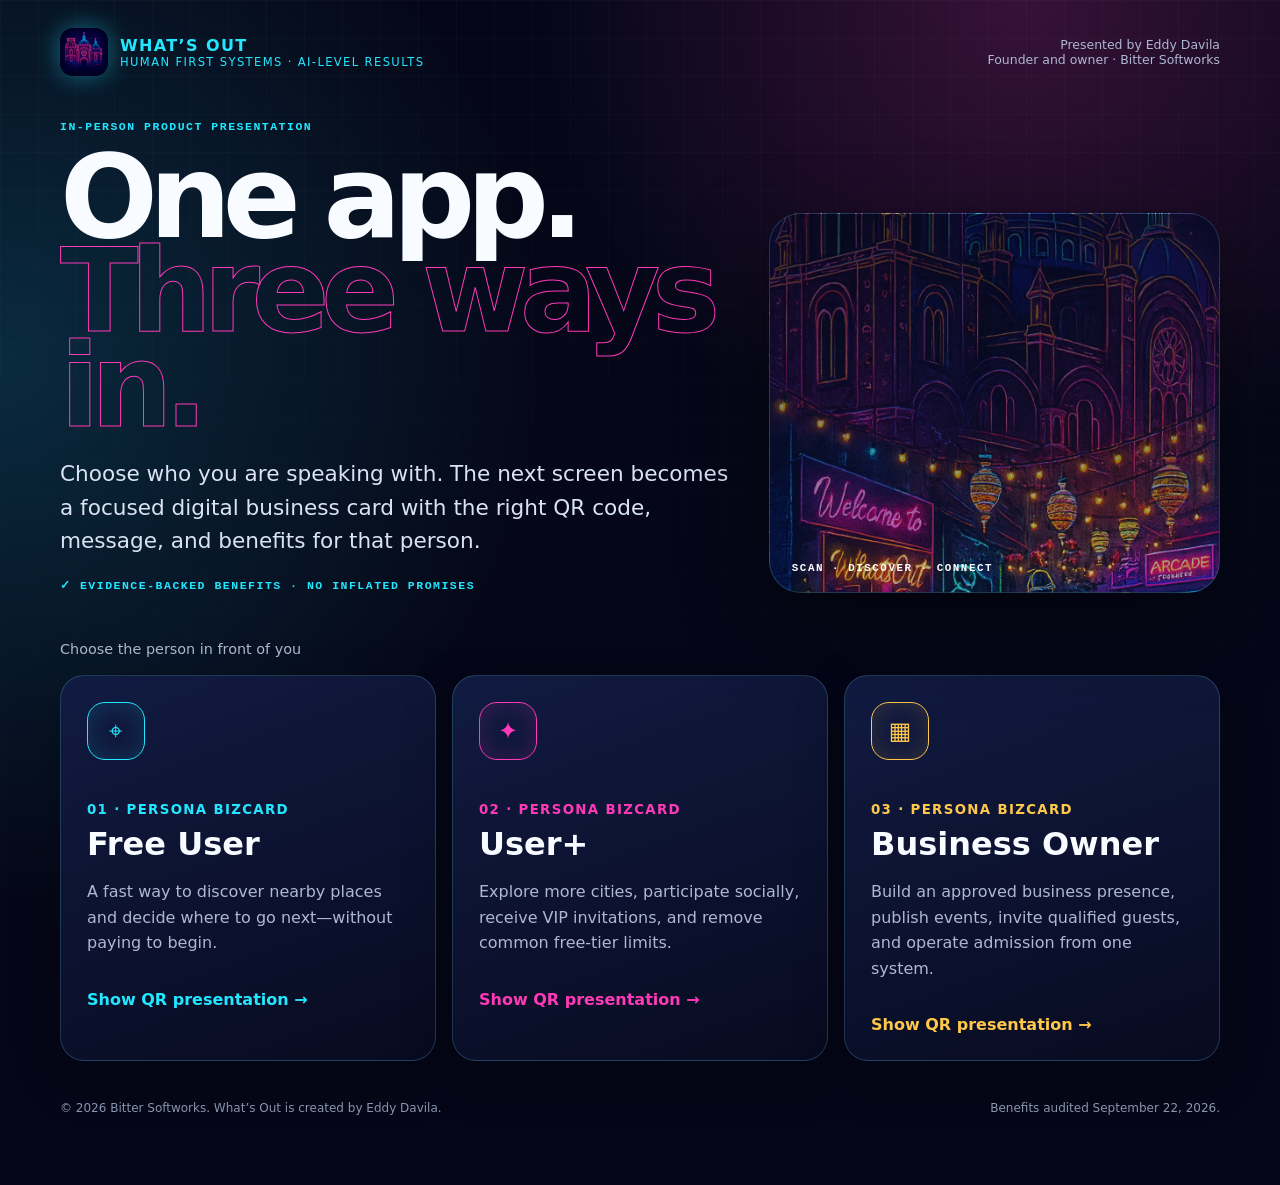
==== index.html @ 809b5999 "Create What's Out persona BizCard" ====
<!doctype html>
<html lang="en">
<head>
  <meta charset="utf-8">
  <meta name="viewport" content="width=device-width, initial-scale=1">
  <meta name="theme-color" content="#050718">
  <meta name="description" content="Choose a What's Out experience for free users, User+ members, or business owners.">
  <title>What's Out · Persona BizCard</title>
  <link rel="icon" href="assets/icon.png">
  <link rel="stylesheet" href="styles.css">
</head>
<body data-page="chooser">
  <main id="app"></main>
  <script src="app.js"></script>
</body>
</html>
---- styles.css ----
:root{--night:#050718;--panel:#0b1029;--ink:#f8fbff;--muted:#aeb8d0;--cyan:#22e7ff;--pink:#ff39b7;--gold:#ffc84a;--green:#74f7ac;--line:rgba(117,226,255,.2);--shadow:0 28px 90px rgba(0,0,0,.45)}
*{box-sizing:border-box}html{background:var(--night);color:var(--ink);font-family:Inter,ui-sans-serif,system-ui,-apple-system,"Segoe UI",sans-serif;scroll-behavior:smooth}body{margin:0;min-height:100vh;background:radial-gradient(circle at 80% 0,rgba(255,57,183,.2),transparent 30rem),radial-gradient(circle at 0 30%,rgba(34,231,255,.16),transparent 34rem),var(--night)}body:before{content:"";position:fixed;inset:0;pointer-events:none;background-image:linear-gradient(rgba(255,255,255,.025) 1px,transparent 1px),linear-gradient(90deg,rgba(255,255,255,.025) 1px,transparent 1px);background-size:38px 38px;mask-image:linear-gradient(to bottom,#000,transparent)}a{color:inherit}.shell{width:min(1160px,calc(100% - 32px));margin:auto;padding:28px 0 70px}.topbar{display:flex;align-items:center;justify-content:space-between;gap:20px;margin-bottom:44px}.brand{display:flex;align-items:center;gap:12px;text-decoration:none}.brand img{width:48px;height:48px;border-radius:13px;box-shadow:0 0 24px rgba(34,231,255,.42)}.brand b{display:block;font-size:1rem}.brand span{display:block;color:var(--cyan);font-size:.72rem;letter-spacing:.12em;text-transform:uppercase}.ownerline{color:var(--muted);font-size:.78rem;text-align:right}.hero{display:grid;grid-template-columns:1.2fr .8fr;gap:32px;align-items:end;margin:0 0 48px}.eyebrow,.status{font:800 .72rem/1.2 ui-monospace,SFMono-Regular,Consolas,monospace;letter-spacing:.13em;text-transform:uppercase;color:var(--cyan)}h1{font-size:clamp(3.4rem,9vw,7.7rem);line-height:.82;letter-spacing:-.075em;margin:16px 0 24px;max-width:850px}.hero h1 em{display:block;color:transparent;-webkit-text-stroke:1px var(--pink);font-style:normal}.lede{font-size:clamp(1.05rem,2vw,1.35rem);line-height:1.55;color:#d9e3f4;max-width:720px}.hero-art{min-height:380px;border:1px solid var(--line);border-radius:32px;background:linear-gradient(to top,rgba(5,7,24,.25),rgba(5,7,24,.75)),url('assets/welcome.webp') center 68%/cover;box-shadow:var(--shadow);position:relative;overflow:hidden}.hero-art:after{content:"SCAN · DISCOVER · CONNECT";position:absolute;left:22px;bottom:18px;color:#fff;font:800 .68rem ui-monospace,monospace;letter-spacing:.14em}.menu-label{margin:0 0 18px;color:var(--muted);font-size:.9rem}.persona-grid{display:grid;grid-template-columns:repeat(3,1fr);gap:16px}.persona{min-height:330px;padding:26px;border:1px solid var(--line);border-radius:24px;background:linear-gradient(160deg,rgba(18,28,68,.94),rgba(8,11,32,.96));text-decoration:none;box-shadow:0 18px 50px rgba(0,0,0,.25);transition:.25s transform,.25s border-color}.persona:hover,.persona:focus-visible{transform:translateY(-6px);border-color:var(--accent);outline:none}.persona:nth-child(1){--accent:var(--cyan)}.persona:nth-child(2){--accent:var(--pink)}.persona:nth-child(3){--accent:var(--gold)}.persona .icon{width:58px;height:58px;display:grid;place-items:center;border:1px solid var(--accent);border-radius:18px;color:var(--accent);font-size:1.5rem;box-shadow:inset 0 0 24px color-mix(in srgb,var(--accent) 15%,transparent)}.persona small{display:block;margin-top:42px;color:var(--accent);font-weight:900;letter-spacing:.1em;text-transform:uppercase}.persona h2{font-size:2rem;margin:8px 0 10px}.persona p{color:var(--muted);line-height:1.6}.persona strong{display:inline-flex;margin-top:18px;color:var(--accent)}.card-shell{width:min(980px,calc(100% - 24px));margin:auto;padding:18px 0}.back{display:inline-flex;gap:8px;align-items:center;padding:12px 0;color:var(--muted);text-decoration:none;font-weight:700}.sales-card{display:grid;grid-template-columns:1fr 380px;gap:28px;min-height:calc(100vh - 90px);align-items:center;padding:clamp(22px,4vw,52px);border:1px solid var(--line);border-radius:32px;background:linear-gradient(145deg,rgba(15,23,58,.98),rgba(5,7,24,.98));box-shadow:var(--shadow)}.sales-card h1{font-size:clamp(3rem,8vw,6.7rem);margin:12px 0 22px}.sales-card h1 span{display:block;color:var(--accent)}.pitch{font-size:1.2rem;line-height:1.55;color:#dce8fa}.quick-benefits{display:grid;gap:11px;margin:28px 0;padding:0;list-style:none}.quick-benefits li{display:flex;gap:10px;align-items:flex-start;color:#dce8fa}.quick-benefits li:before{content:"✓";color:var(--accent);font-weight:900}.qr-panel{padding:18px;border-radius:26px;background:#fff;color:#060716;text-align:center}.qr-panel img{display:block;width:min(100%,330px);height:auto;margin:auto;image-rendering:pixelated}.qr-panel h2{font-size:1.1rem;margin:12px 0 5px}.qr-panel p{margin:0;color:#343b50;font-size:.82rem;overflow-wrap:anywhere}.qr-panel a{display:inline-flex;margin-top:12px;padding:11px 16px;border-radius:999px;background:#08102c;color:#fff;text-decoration:none;font-weight:800}.card-tools{display:flex;gap:10px;flex-wrap:wrap;margin-top:18px}.button{display:inline-flex;justify-content:center;align-items:center;min-height:48px;padding:12px 18px;border:1px solid var(--accent);border-radius:999px;background:transparent;color:#fff;text-decoration:none;font:800 .84rem inherit;cursor:pointer}.button.primary{background:var(--accent);color:#040617}.benefit-shell{width:min(1040px,calc(100% - 28px));margin:auto;padding:20px 0 80px}.benefit-hero{position:relative;overflow:hidden;padding:clamp(28px,6vw,70px);border:1px solid var(--line);border-radius:30px;background:linear-gradient(125deg,rgba(11,16,41,.95),rgba(15,11,45,.92));box-shadow:var(--shadow)}.benefit-hero h1{font-size:clamp(3rem,8vw,6.3rem);max-width:850px}.benefit-hero .label{color:var(--accent)}.benefit-hero .hero-actions{display:flex;gap:12px;flex-wrap:wrap;margin-top:28px}.section{margin-top:54px}.section-head{display:grid;grid-template-columns:.35fr 1fr;gap:25px;border-bottom:1px solid var(--line);padding-bottom:18px}.section-head span{color:var(--accent);font:900 .75rem ui-monospace,monospace;letter-spacing:.12em}.section-head h2{margin:0;font-size:clamp(1.8rem,4vw,3.4rem);letter-spacing:-.04em}.benefit-grid{display:grid;grid-template-columns:repeat(2,1fr);gap:12px;margin-top:14px}.benefit{padding:24px;border:1px solid var(--line);border-radius:18px;background:rgba(10,15,39,.78)}.benefit h3{margin:0 0 9px;font-size:1.15rem}.benefit p{margin:0;color:var(--muted);line-height:1.6}.notes{margin-top:48px;padding:24px;border:1px solid rgba(255,200,74,.35);border-radius:20px;background:rgba(255,200,74,.06)}.notes h2{color:var(--gold);font-size:1.1rem}.notes li{margin:9px 0;color:#d7dded;line-height:1.5}.contact{margin-top:55px;padding:32px;border-radius:24px;background:linear-gradient(110deg,var(--cyan),var(--pink));color:#050718}.contact h2{font-size:2.1rem;margin:0 0 10px}.contact a{font-weight:900}.footer{display:flex;justify-content:space-between;gap:20px;margin-top:40px;color:#8994ae;font-size:.75rem}.toast{position:fixed;left:50%;bottom:22px;transform:translateX(-50%);padding:12px 18px;border-radius:999px;background:#fff;color:#070818;font-weight:800;box-shadow:var(--shadow)}
@media(max-width:820px){.hero{grid-template-columns:1fr}.hero-art{min-height:290px}.persona-grid{grid-template-columns:1fr}.persona{min-height:0}.sales-card{grid-template-columns:1fr;min-height:auto}.qr-panel{max-width:430px;margin:auto}.section-head{grid-template-columns:1fr}.benefit-grid{grid-template-columns:1fr}.topbar{align-items:flex-start}.ownerline{font-size:.68rem}.sales-card h1{font-size:clamp(3rem,16vw,5.4rem)}}
@media(max-width:480px){.shell{width:min(100% - 20px,1160px);padding-top:16px}.topbar{margin-bottom:28px}.brand span{max-width:170px}.hero h1{font-size:3.55rem}.hero-art{min-height:220px}.sales-card{padding:20px;border-radius:22px}.qr-panel{padding:12px}.card-tools .button{width:100%}.benefit-hero{padding:24px}.footer{display:block}.footer span{display:block;margin-top:7px}}
@media(prefers-reduced-motion:reduce){html{scroll-behavior:auto}.persona{transition:none}}
.proofline{margin-top:24px;color:var(--muted);font-size:.78rem}.button:focus-visible,.qr-panel a:focus-visible,.back:focus-visible{outline:3px solid color-mix(in srgb,var(--accent,#22e7ff) 60%,white);outline-offset:3px}.button:hover,.qr-panel a:hover{filter:brightness(1.12)}
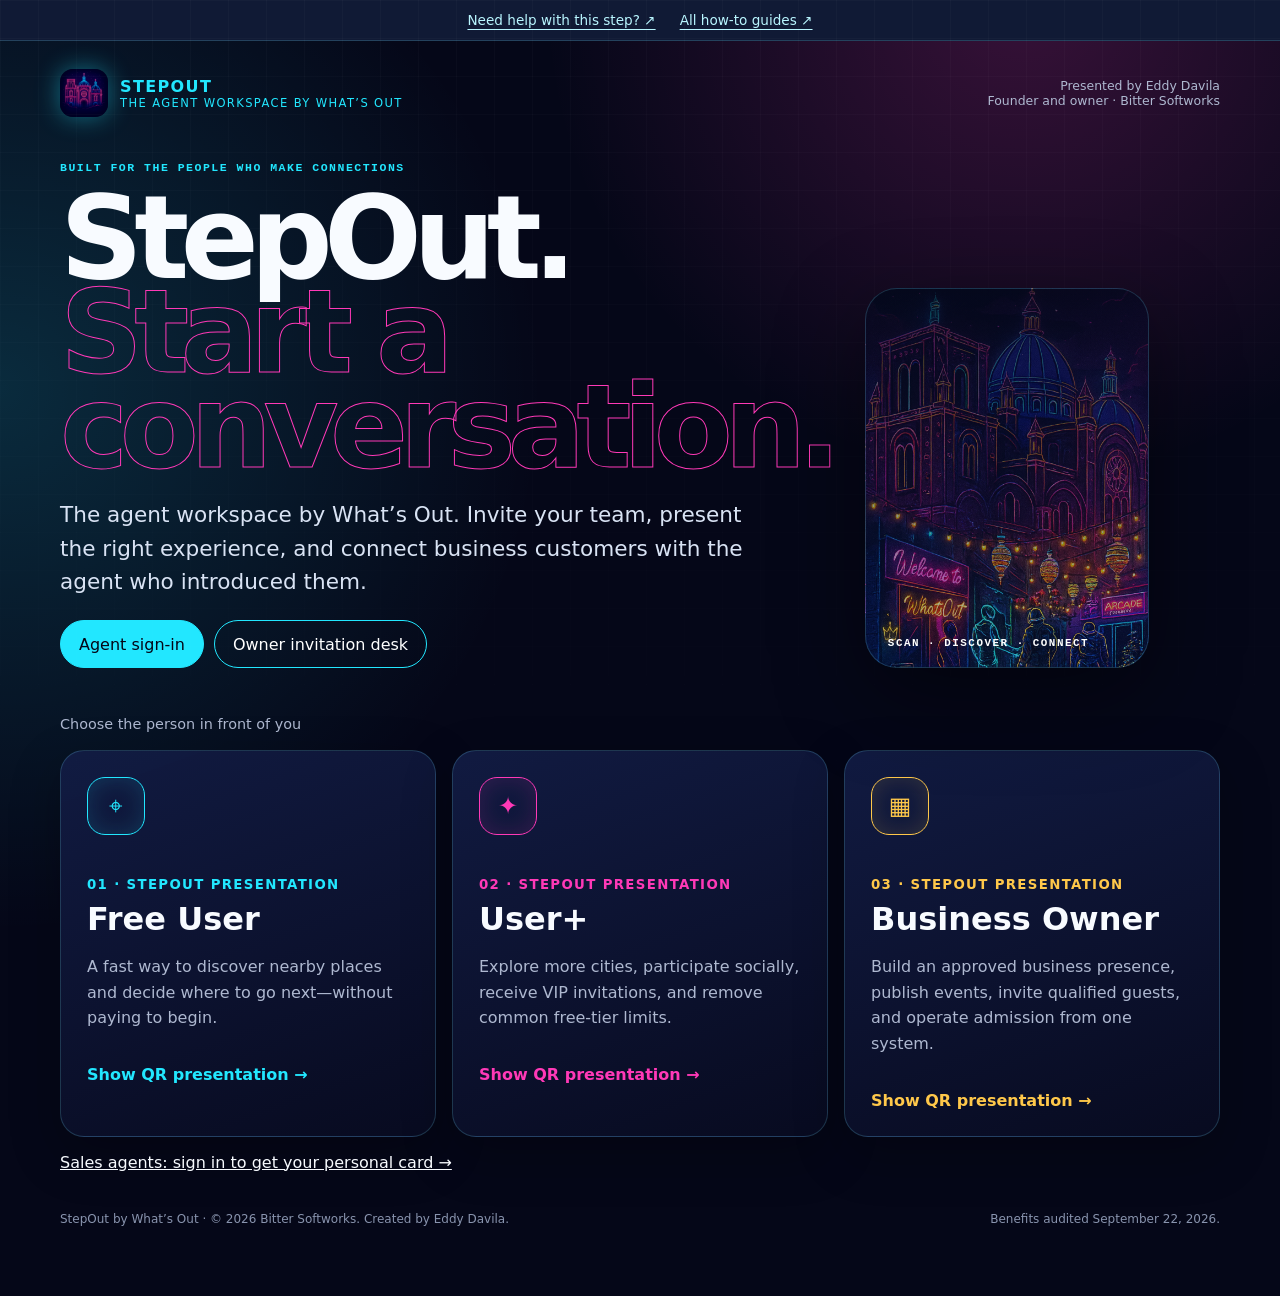
==== commit 840d1afc: "Brand the agent workspace as StepOut by Whats Out" ====
--- a/index.html
+++ b/index.html
@@ -4,8 +4,8 @@
   <meta charset="utf-8">
   <meta name="viewport" content="width=device-width, initial-scale=1">
   <meta name="theme-color" content="#050718">
-  <meta name="description" content="Choose a What's Out experience for free users, User+ members, or business owners.">
-  <title>What's Out · Persona BizCard</title>
+  <meta name="description" content="StepOut — the agent workspace by What's Out. Invite agents, share personal QR cards, and connect business referrals.">
+  <title>StepOut · The agent workspace by What's Out</title>
   <link rel="icon" href="assets/icon.png">
   <link rel="stylesheet" href="styles.css">
 </head>
--- a/styles.css
+++ b/styles.css
@@ -3,4 +3,7 @@
 @media(max-width:820px){.hero{grid-template-columns:1fr}.hero-art{min-height:290px}.persona-grid{grid-template-columns:1fr}.persona{min-height:0}.sales-card{grid-template-columns:1fr;min-height:auto}.qr-panel{max-width:430px;margin:auto}.section-head{grid-template-columns:1fr}.benefit-grid{grid-template-columns:1fr}.topbar{align-items:flex-start}.ownerline{font-size:.68rem}.sales-card h1{font-size:clamp(3rem,16vw,5.4rem)}}
 @media(max-width:480px){.shell{width:min(100% - 20px,1160px);padding-top:16px}.topbar{margin-bottom:28px}.brand span{max-width:170px}.hero h1{font-size:3.55rem}.hero-art{min-height:220px}.sales-card{padding:20px;border-radius:22px}.qr-panel{padding:12px}.card-tools .button{width:100%}.benefit-hero{padding:24px}.footer{display:block}.footer span{display:block;margin-top:7px}}
 @media(prefers-reduced-motion:reduce){html{scroll-behavior:auto}.persona{transition:none}}
+.help-access{display:flex;justify-content:center;gap:24px;flex-wrap:wrap;padding:12px 16px;background:#101a35;border-bottom:1px solid var(--line);font-size:.85rem}.help-access a{color:#b9f6ff;text-underline-offset:4px}
+[hidden]{display:none!important}.invite-qr{background:white;border-radius:18px;padding:10px;width:min(100%,350px)}.invite-qr canvas{display:block;width:100%;height:auto}textarea{display:block;width:100%;padding:12px;background:#050718;color:white;border:1px solid var(--line);border-radius:12px;font:inherit;overflow-wrap:anywhere}details{margin:24px 0}summary{cursor:pointer;padding:12px 0}button:disabled{opacity:.55;cursor:wait}
+form label{display:block;margin:18px 0}form input{display:block;width:100%;max-width:460px;padding:14px;margin-top:8px;border:1px solid var(--line);border-radius:12px;background:#050718;color:white;font:inherit}.qr-panel img[hidden]{display:none}body[data-page="card"] .sales-card{align-items:start}@media(max-width:820px){body[data-page="card"] .qr-panel{grid-row:1}body[data-page="card"] .sales-card h1{font-size:2.5rem}}
 .proofline{margin-top:24px;color:var(--muted);font-size:.78rem}.button:focus-visible,.qr-panel a:focus-visible,.back:focus-visible{outline:3px solid color-mix(in srgb,var(--accent,#22e7ff) 60%,white);outline-offset:3px}.button:hover,.qr-panel a:hover{filter:brightness(1.12)}
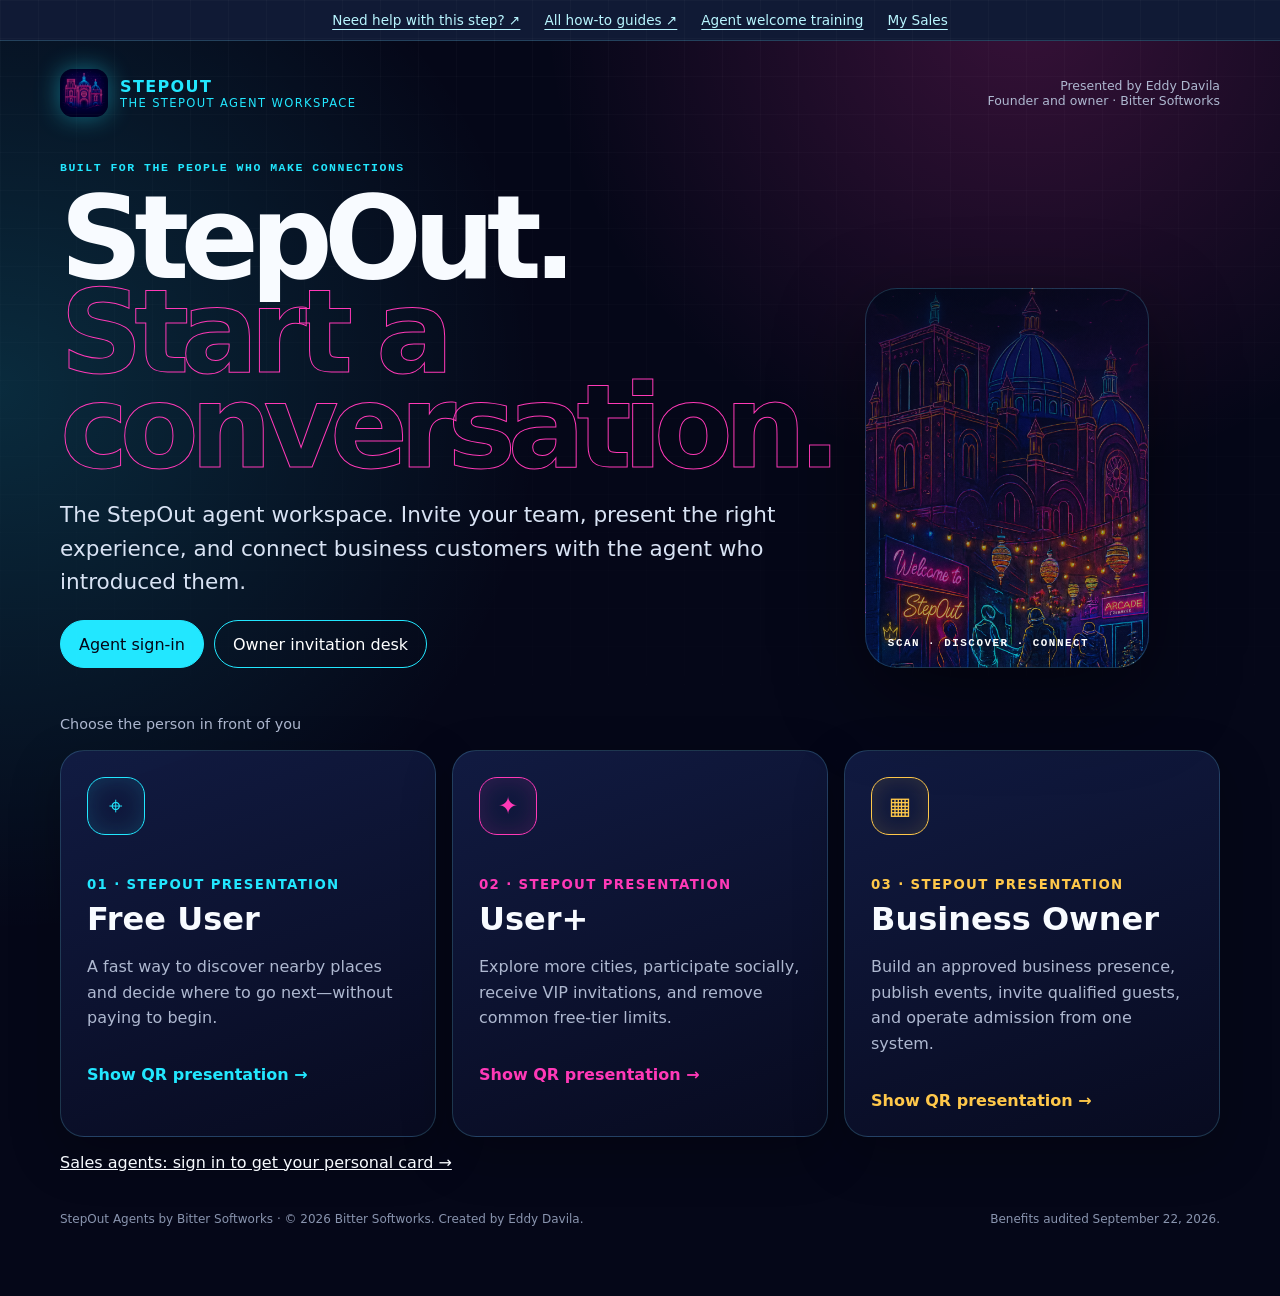
==== commit 2e01141e: "Rebrand public website and marketing as StepOut" ====
--- a/index.html
+++ b/index.html
@@ -4,8 +4,8 @@
   <meta charset="utf-8">
   <meta name="viewport" content="width=device-width, initial-scale=1">
   <meta name="theme-color" content="#050718">
-  <meta name="description" content="StepOut — the agent workspace by What's Out. Invite agents, share personal QR cards, and connect business referrals.">
-  <title>StepOut · The agent workspace by What's Out</title>
+  <meta name="description" content="StepOut — the StepOut agent workspace. Invite agents, share personal QR cards, and connect business referrals.">
+  <title>StepOut · The StepOut agent workspace</title>
   <link rel="icon" href="assets/icon.png">
   <link rel="stylesheet" href="styles.css">
 </head>
--- a/styles.css
+++ b/styles.css
@@ -1,5 +1,5 @@
 :root{--night:#050718;--panel:#0b1029;--ink:#f8fbff;--muted:#aeb8d0;--cyan:#22e7ff;--pink:#ff39b7;--gold:#ffc84a;--green:#74f7ac;--line:rgba(117,226,255,.2);--shadow:0 28px 90px rgba(0,0,0,.45)}
-*{box-sizing:border-box}html{background:var(--night);color:var(--ink);font-family:Inter,ui-sans-serif,system-ui,-apple-system,"Segoe UI",sans-serif;scroll-behavior:smooth}body{margin:0;min-height:100vh;background:radial-gradient(circle at 80% 0,rgba(255,57,183,.2),transparent 30rem),radial-gradient(circle at 0 30%,rgba(34,231,255,.16),transparent 34rem),var(--night)}body:before{content:"";position:fixed;inset:0;pointer-events:none;background-image:linear-gradient(rgba(255,255,255,.025) 1px,transparent 1px),linear-gradient(90deg,rgba(255,255,255,.025) 1px,transparent 1px);background-size:38px 38px;mask-image:linear-gradient(to bottom,#000,transparent)}a{color:inherit}.shell{width:min(1160px,calc(100% - 32px));margin:auto;padding:28px 0 70px}.topbar{display:flex;align-items:center;justify-content:space-between;gap:20px;margin-bottom:44px}.brand{display:flex;align-items:center;gap:12px;text-decoration:none}.brand img{width:48px;height:48px;border-radius:13px;box-shadow:0 0 24px rgba(34,231,255,.42)}.brand b{display:block;font-size:1rem}.brand span{display:block;color:var(--cyan);font-size:.72rem;letter-spacing:.12em;text-transform:uppercase}.ownerline{color:var(--muted);font-size:.78rem;text-align:right}.hero{display:grid;grid-template-columns:1.2fr .8fr;gap:32px;align-items:end;margin:0 0 48px}.eyebrow,.status{font:800 .72rem/1.2 ui-monospace,SFMono-Regular,Consolas,monospace;letter-spacing:.13em;text-transform:uppercase;color:var(--cyan)}h1{font-size:clamp(3.4rem,9vw,7.7rem);line-height:.82;letter-spacing:-.075em;margin:16px 0 24px;max-width:850px}.hero h1 em{display:block;color:transparent;-webkit-text-stroke:1px var(--pink);font-style:normal}.lede{font-size:clamp(1.05rem,2vw,1.35rem);line-height:1.55;color:#d9e3f4;max-width:720px}.hero-art{min-height:380px;border:1px solid var(--line);border-radius:32px;background:linear-gradient(to top,rgba(5,7,24,.25),rgba(5,7,24,.75)),url('assets/welcome.webp') center 68%/cover;box-shadow:var(--shadow);position:relative;overflow:hidden}.hero-art:after{content:"SCAN · DISCOVER · CONNECT";position:absolute;left:22px;bottom:18px;color:#fff;font:800 .68rem ui-monospace,monospace;letter-spacing:.14em}.menu-label{margin:0 0 18px;color:var(--muted);font-size:.9rem}.persona-grid{display:grid;grid-template-columns:repeat(3,1fr);gap:16px}.persona{min-height:330px;padding:26px;border:1px solid var(--line);border-radius:24px;background:linear-gradient(160deg,rgba(18,28,68,.94),rgba(8,11,32,.96));text-decoration:none;box-shadow:0 18px 50px rgba(0,0,0,.25);transition:.25s transform,.25s border-color}.persona:hover,.persona:focus-visible{transform:translateY(-6px);border-color:var(--accent);outline:none}.persona:nth-child(1){--accent:var(--cyan)}.persona:nth-child(2){--accent:var(--pink)}.persona:nth-child(3){--accent:var(--gold)}.persona .icon{width:58px;height:58px;display:grid;place-items:center;border:1px solid var(--accent);border-radius:18px;color:var(--accent);font-size:1.5rem;box-shadow:inset 0 0 24px color-mix(in srgb,var(--accent) 15%,transparent)}.persona small{display:block;margin-top:42px;color:var(--accent);font-weight:900;letter-spacing:.1em;text-transform:uppercase}.persona h2{font-size:2rem;margin:8px 0 10px}.persona p{color:var(--muted);line-height:1.6}.persona strong{display:inline-flex;margin-top:18px;color:var(--accent)}.card-shell{width:min(980px,calc(100% - 24px));margin:auto;padding:18px 0}.back{display:inline-flex;gap:8px;align-items:center;padding:12px 0;color:var(--muted);text-decoration:none;font-weight:700}.sales-card{display:grid;grid-template-columns:1fr 380px;gap:28px;min-height:calc(100vh - 90px);align-items:center;padding:clamp(22px,4vw,52px);border:1px solid var(--line);border-radius:32px;background:linear-gradient(145deg,rgba(15,23,58,.98),rgba(5,7,24,.98));box-shadow:var(--shadow)}.sales-card h1{font-size:clamp(3rem,8vw,6.7rem);margin:12px 0 22px}.sales-card h1 span{display:block;color:var(--accent)}.pitch{font-size:1.2rem;line-height:1.55;color:#dce8fa}.quick-benefits{display:grid;gap:11px;margin:28px 0;padding:0;list-style:none}.quick-benefits li{display:flex;gap:10px;align-items:flex-start;color:#dce8fa}.quick-benefits li:before{content:"✓";color:var(--accent);font-weight:900}.qr-panel{padding:18px;border-radius:26px;background:#fff;color:#060716;text-align:center}.qr-panel img{display:block;width:min(100%,330px);height:auto;margin:auto;image-rendering:pixelated}.qr-panel h2{font-size:1.1rem;margin:12px 0 5px}.qr-panel p{margin:0;color:#343b50;font-size:.82rem;overflow-wrap:anywhere}.qr-panel a{display:inline-flex;margin-top:12px;padding:11px 16px;border-radius:999px;background:#08102c;color:#fff;text-decoration:none;font-weight:800}.card-tools{display:flex;gap:10px;flex-wrap:wrap;margin-top:18px}.button{display:inline-flex;justify-content:center;align-items:center;min-height:48px;padding:12px 18px;border:1px solid var(--accent);border-radius:999px;background:transparent;color:#fff;text-decoration:none;font:800 .84rem inherit;cursor:pointer}.button.primary{background:var(--accent);color:#040617}.benefit-shell{width:min(1040px,calc(100% - 28px));margin:auto;padding:20px 0 80px}.benefit-hero{position:relative;overflow:hidden;padding:clamp(28px,6vw,70px);border:1px solid var(--line);border-radius:30px;background:linear-gradient(125deg,rgba(11,16,41,.95),rgba(15,11,45,.92));box-shadow:var(--shadow)}.benefit-hero h1{font-size:clamp(3rem,8vw,6.3rem);max-width:850px}.benefit-hero .label{color:var(--accent)}.benefit-hero .hero-actions{display:flex;gap:12px;flex-wrap:wrap;margin-top:28px}.section{margin-top:54px}.section-head{display:grid;grid-template-columns:.35fr 1fr;gap:25px;border-bottom:1px solid var(--line);padding-bottom:18px}.section-head span{color:var(--accent);font:900 .75rem ui-monospace,monospace;letter-spacing:.12em}.section-head h2{margin:0;font-size:clamp(1.8rem,4vw,3.4rem);letter-spacing:-.04em}.benefit-grid{display:grid;grid-template-columns:repeat(2,1fr);gap:12px;margin-top:14px}.benefit{padding:24px;border:1px solid var(--line);border-radius:18px;background:rgba(10,15,39,.78)}.benefit h3{margin:0 0 9px;font-size:1.15rem}.benefit p{margin:0;color:var(--muted);line-height:1.6}.notes{margin-top:48px;padding:24px;border:1px solid rgba(255,200,74,.35);border-radius:20px;background:rgba(255,200,74,.06)}.notes h2{color:var(--gold);font-size:1.1rem}.notes li{margin:9px 0;color:#d7dded;line-height:1.5}.contact{margin-top:55px;padding:32px;border-radius:24px;background:linear-gradient(110deg,var(--cyan),var(--pink));color:#050718}.contact h2{font-size:2.1rem;margin:0 0 10px}.contact a{font-weight:900}.footer{display:flex;justify-content:space-between;gap:20px;margin-top:40px;color:#8994ae;font-size:.75rem}.toast{position:fixed;left:50%;bottom:22px;transform:translateX(-50%);padding:12px 18px;border-radius:999px;background:#fff;color:#070818;font-weight:800;box-shadow:var(--shadow)}
+*{box-sizing:border-box}html{background:var(--night);color:var(--ink);font-family:Inter,ui-sans-serif,system-ui,-apple-system,"Segoe UI",sans-serif;scroll-behavior:smooth}body{margin:0;min-height:100vh;background:radial-gradient(circle at 80% 0,rgba(255,57,183,.2),transparent 30rem),radial-gradient(circle at 0 30%,rgba(34,231,255,.16),transparent 34rem),var(--night)}body:before{content:"";position:fixed;inset:0;pointer-events:none;background-image:linear-gradient(rgba(255,255,255,.025) 1px,transparent 1px),linear-gradient(90deg,rgba(255,255,255,.025) 1px,transparent 1px);background-size:38px 38px;mask-image:linear-gradient(to bottom,#000,transparent)}a{color:inherit}.shell{width:min(1160px,calc(100% - 32px));margin:auto;padding:28px 0 70px}.topbar{display:flex;align-items:center;justify-content:space-between;gap:20px;margin-bottom:44px}.brand{display:flex;align-items:center;gap:12px;text-decoration:none}.brand img{width:48px;height:48px;border-radius:13px;box-shadow:0 0 24px rgba(34,231,255,.42)}.brand b{display:block;font-size:1rem}.brand span{display:block;color:var(--cyan);font-size:.72rem;letter-spacing:.12em;text-transform:uppercase}.ownerline{color:var(--muted);font-size:.78rem;text-align:right}.hero{display:grid;grid-template-columns:1.2fr .8fr;gap:32px;align-items:end;margin:0 0 48px}.eyebrow,.status{font:800 .72rem/1.2 ui-monospace,SFMono-Regular,Consolas,monospace;letter-spacing:.13em;text-transform:uppercase;color:var(--cyan)}h1{font-size:clamp(3.4rem,9vw,7.7rem);line-height:.82;letter-spacing:-.075em;margin:16px 0 24px;max-width:850px}.hero h1 em{display:block;color:transparent;-webkit-text-stroke:1px var(--pink);font-style:normal}.lede{font-size:clamp(1.05rem,2vw,1.35rem);line-height:1.55;color:#d9e3f4;max-width:720px}.hero-art{min-height:380px;border:1px solid var(--line);border-radius:32px;background:linear-gradient(to top,rgba(5,7,24,.25),rgba(5,7,24,.75)),url('assets/stepout-welcome.png') center 68%/cover;box-shadow:var(--shadow);position:relative;overflow:hidden}.hero-art:after{content:"SCAN · DISCOVER · CONNECT";position:absolute;left:22px;bottom:18px;color:#fff;font:800 .68rem ui-monospace,monospace;letter-spacing:.14em}.menu-label{margin:0 0 18px;color:var(--muted);font-size:.9rem}.persona-grid{display:grid;grid-template-columns:repeat(3,1fr);gap:16px}.persona{min-height:330px;padding:26px;border:1px solid var(--line);border-radius:24px;background:linear-gradient(160deg,rgba(18,28,68,.94),rgba(8,11,32,.96));text-decoration:none;box-shadow:0 18px 50px rgba(0,0,0,.25);transition:.25s transform,.25s border-color}.persona:hover,.persona:focus-visible{transform:translateY(-6px);border-color:var(--accent);outline:none}.persona:nth-child(1){--accent:var(--cyan)}.persona:nth-child(2){--accent:var(--pink)}.persona:nth-child(3){--accent:var(--gold)}.persona .icon{width:58px;height:58px;display:grid;place-items:center;border:1px solid var(--accent);border-radius:18px;color:var(--accent);font-size:1.5rem;box-shadow:inset 0 0 24px color-mix(in srgb,var(--accent) 15%,transparent)}.persona small{display:block;margin-top:42px;color:var(--accent);font-weight:900;letter-spacing:.1em;text-transform:uppercase}.persona h2{font-size:2rem;margin:8px 0 10px}.persona p{color:var(--muted);line-height:1.6}.persona strong{display:inline-flex;margin-top:18px;color:var(--accent)}.card-shell{width:min(980px,calc(100% - 24px));margin:auto;padding:18px 0}.back{display:inline-flex;gap:8px;align-items:center;padding:12px 0;color:var(--muted);text-decoration:none;font-weight:700}.sales-card{display:grid;grid-template-columns:1fr 380px;gap:28px;min-height:calc(100vh - 90px);align-items:center;padding:clamp(22px,4vw,52px);border:1px solid var(--line);border-radius:32px;background:linear-gradient(145deg,rgba(15,23,58,.98),rgba(5,7,24,.98));box-shadow:var(--shadow)}.sales-card h1{font-size:clamp(3rem,8vw,6.7rem);margin:12px 0 22px}.sales-card h1 span{display:block;color:var(--accent)}.pitch{font-size:1.2rem;line-height:1.55;color:#dce8fa}.quick-benefits{display:grid;gap:11px;margin:28px 0;padding:0;list-style:none}.quick-benefits li{display:flex;gap:10px;align-items:flex-start;color:#dce8fa}.quick-benefits li:before{content:"✓";color:var(--accent);font-weight:900}.qr-panel{padding:18px;border-radius:26px;background:#fff;color:#060716;text-align:center}.qr-panel img{display:block;width:min(100%,330px);height:auto;margin:auto;image-rendering:pixelated}.qr-panel h2{font-size:1.1rem;margin:12px 0 5px}.qr-panel p{margin:0;color:#343b50;font-size:.82rem;overflow-wrap:anywhere}.qr-panel a{display:inline-flex;margin-top:12px;padding:11px 16px;border-radius:999px;background:#08102c;color:#fff;text-decoration:none;font-weight:800}.card-tools{display:flex;gap:10px;flex-wrap:wrap;margin-top:18px}.button{display:inline-flex;justify-content:center;align-items:center;min-height:48px;padding:12px 18px;border:1px solid var(--accent);border-radius:999px;background:transparent;color:#fff;text-decoration:none;font:800 .84rem inherit;cursor:pointer}.button.primary{background:var(--accent);color:#040617}.benefit-shell{width:min(1040px,calc(100% - 28px));margin:auto;padding:20px 0 80px}.benefit-hero{position:relative;overflow:hidden;padding:clamp(28px,6vw,70px);border:1px solid var(--line);border-radius:30px;background:linear-gradient(125deg,rgba(11,16,41,.95),rgba(15,11,45,.92));box-shadow:var(--shadow)}.benefit-hero h1{font-size:clamp(3rem,8vw,6.3rem);max-width:850px}.benefit-hero .label{color:var(--accent)}.benefit-hero .hero-actions{display:flex;gap:12px;flex-wrap:wrap;margin-top:28px}.section{margin-top:54px}.section-head{display:grid;grid-template-columns:.35fr 1fr;gap:25px;border-bottom:1px solid var(--line);padding-bottom:18px}.section-head span{color:var(--accent);font:900 .75rem ui-monospace,monospace;letter-spacing:.12em}.section-head h2{margin:0;font-size:clamp(1.8rem,4vw,3.4rem);letter-spacing:-.04em}.benefit-grid{display:grid;grid-template-columns:repeat(2,1fr);gap:12px;margin-top:14px}.benefit{padding:24px;border:1px solid var(--line);border-radius:18px;background:rgba(10,15,39,.78)}.benefit h3{margin:0 0 9px;font-size:1.15rem}.benefit p{margin:0;color:var(--muted);line-height:1.6}.notes{margin-top:48px;padding:24px;border:1px solid rgba(255,200,74,.35);border-radius:20px;background:rgba(255,200,74,.06)}.notes h2{color:var(--gold);font-size:1.1rem}.notes li{margin:9px 0;color:#d7dded;line-height:1.5}.contact{margin-top:55px;padding:32px;border-radius:24px;background:linear-gradient(110deg,var(--cyan),var(--pink));color:#050718}.contact h2{font-size:2.1rem;margin:0 0 10px}.contact a{font-weight:900}.footer{display:flex;justify-content:space-between;gap:20px;margin-top:40px;color:#8994ae;font-size:.75rem}.toast{position:fixed;left:50%;bottom:22px;transform:translateX(-50%);padding:12px 18px;border-radius:999px;background:#fff;color:#070818;font-weight:800;box-shadow:var(--shadow)}
 @media(max-width:820px){.hero{grid-template-columns:1fr}.hero-art{min-height:290px}.persona-grid{grid-template-columns:1fr}.persona{min-height:0}.sales-card{grid-template-columns:1fr;min-height:auto}.qr-panel{max-width:430px;margin:auto}.section-head{grid-template-columns:1fr}.benefit-grid{grid-template-columns:1fr}.topbar{align-items:flex-start}.ownerline{font-size:.68rem}.sales-card h1{font-size:clamp(3rem,16vw,5.4rem)}}
 @media(max-width:480px){.shell{width:min(100% - 20px,1160px);padding-top:16px}.topbar{margin-bottom:28px}.brand span{max-width:170px}.hero h1{font-size:3.55rem}.hero-art{min-height:220px}.sales-card{padding:20px;border-radius:22px}.qr-panel{padding:12px}.card-tools .button{width:100%}.benefit-hero{padding:24px}.footer{display:block}.footer span{display:block;margin-top:7px}}
 @media(prefers-reduced-motion:reduce){html{scroll-behavior:auto}.persona{transition:none}}
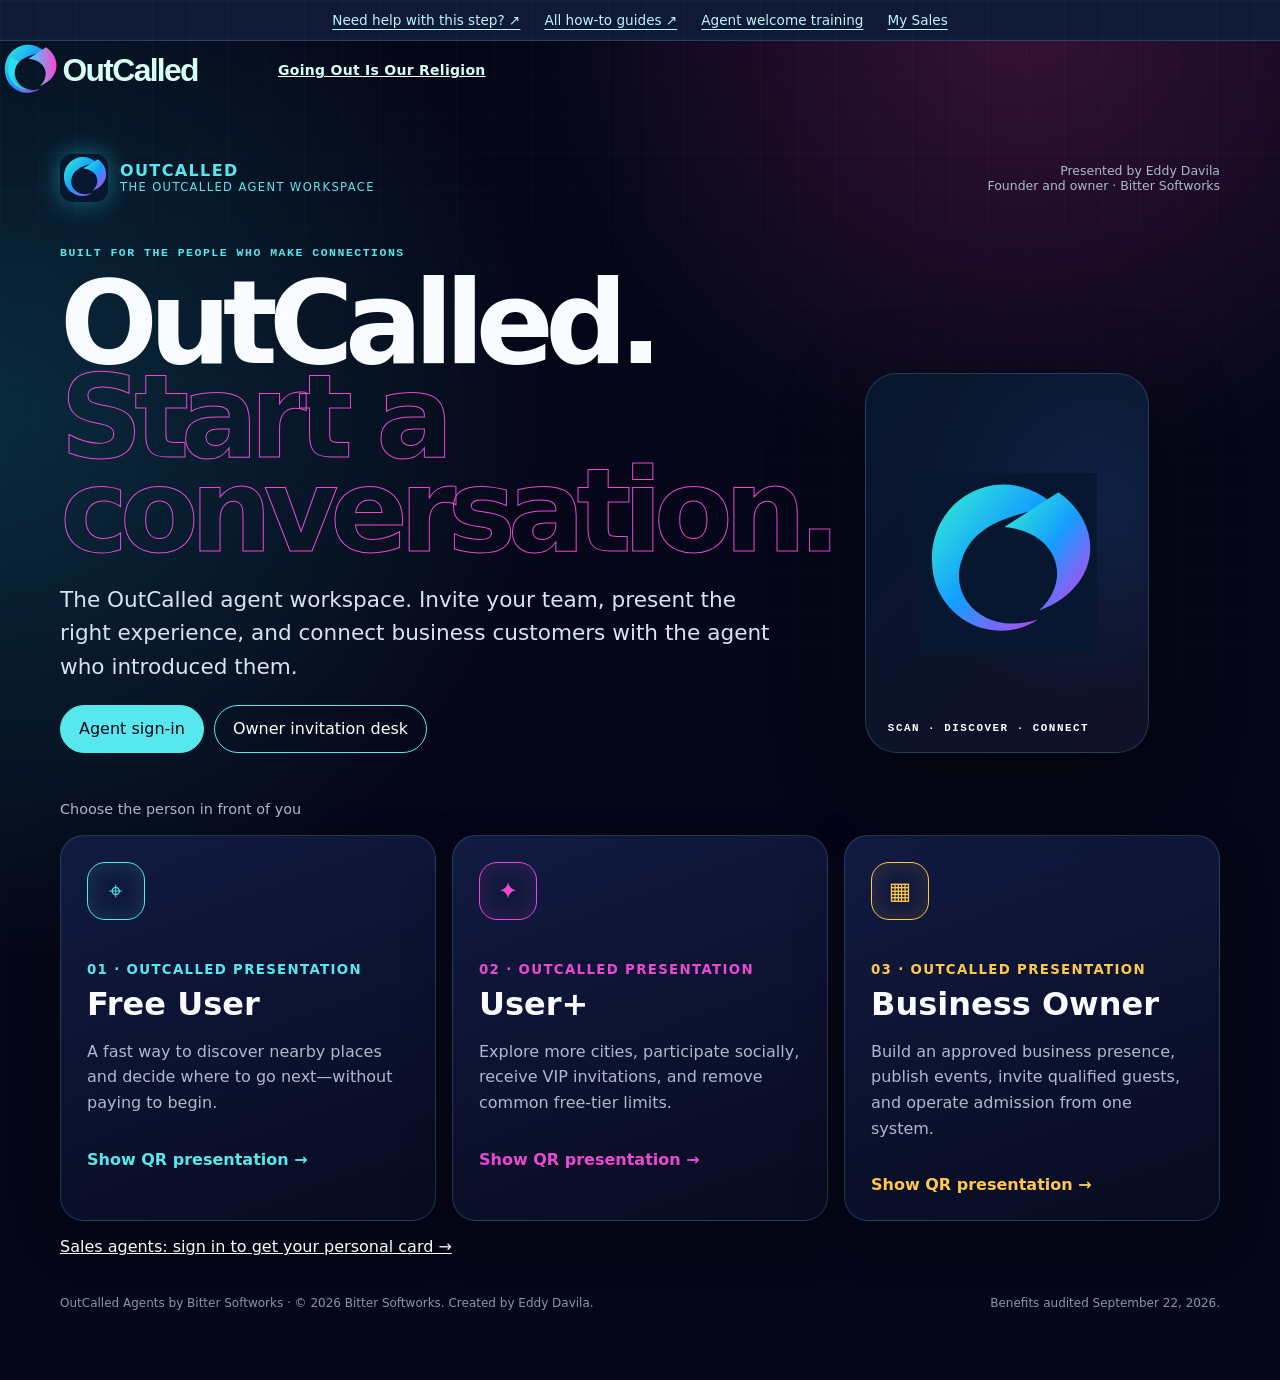
==== commit f01de5dc: "Rebrand public websites and agent materials to OutCalled" ====
--- a/index.html
+++ b/index.html
@@ -4,13 +4,13 @@
   <meta charset="utf-8">
   <meta name="viewport" content="width=device-width, initial-scale=1">
   <meta name="theme-color" content="#050718">
-  <meta name="description" content="StepOut — the StepOut agent workspace. Invite agents, share personal QR cards, and connect business referrals.">
-  <title>StepOut · The StepOut agent workspace</title>
-  <link rel="icon" href="assets/icon.png">
-  <link rel="stylesheet" href="styles.css">
-</head>
+  <meta name="description" content="OutCalled — the OutCalled agent workspace. Invite agents, share personal QR cards, and connect business referrals.">
+  <title>OutCalled · The OutCalled agent workspace</title>
+  <link rel="icon" href="assets/outcalled-icon.svg?v=20261026">
+  <link rel="stylesheet" href="styles.css?v=20261026">
+<link rel="stylesheet" href="outcalled-brand.css?v=20261026"></head>
 <body data-page="chooser">
   <main id="app"></main>
-  <script src="app.js"></script>
-</body>
+  <script src="app.js?v=20261026"></script>
+<script src="outcalled-identity.js?v=20261026"></script></body>
 </html>
--- a/outcalled-brand.css
+++ b/outcalled-brand.css
@@ -0,0 +1,2 @@
+/* OutCalled public identity; account and referral mechanics unchanged. */
+:root{--cyan:#56e8ed;--pink:#eb49d3;--accent:#56e8ed}.brand-logo{width:230px!important;height:auto!important;max-width:60vw}.outcalled-signature{color:#d7fff6;font-size:14px;font-weight:700;letter-spacing:.02em}.outcalled-identity{display:flex;align-items:center;gap:18px;margin:0 0 26px}.outcalled-identity img{width:min(260px,70vw);height:auto}.hero-art{background:url('assets/outcalled-icon.svg') center/180px auto no-repeat,radial-gradient(ellipse at 85% 35%,#163b7855,transparent 60%),linear-gradient(135deg,#07172f,#101026)!important}.brand-transition{border-color:#56e8ed55}.hero h1{max-width:900px}@media(max-width:700px){.brand-logo{width:180px!important}.outcalled-identity{flex-wrap:wrap}}
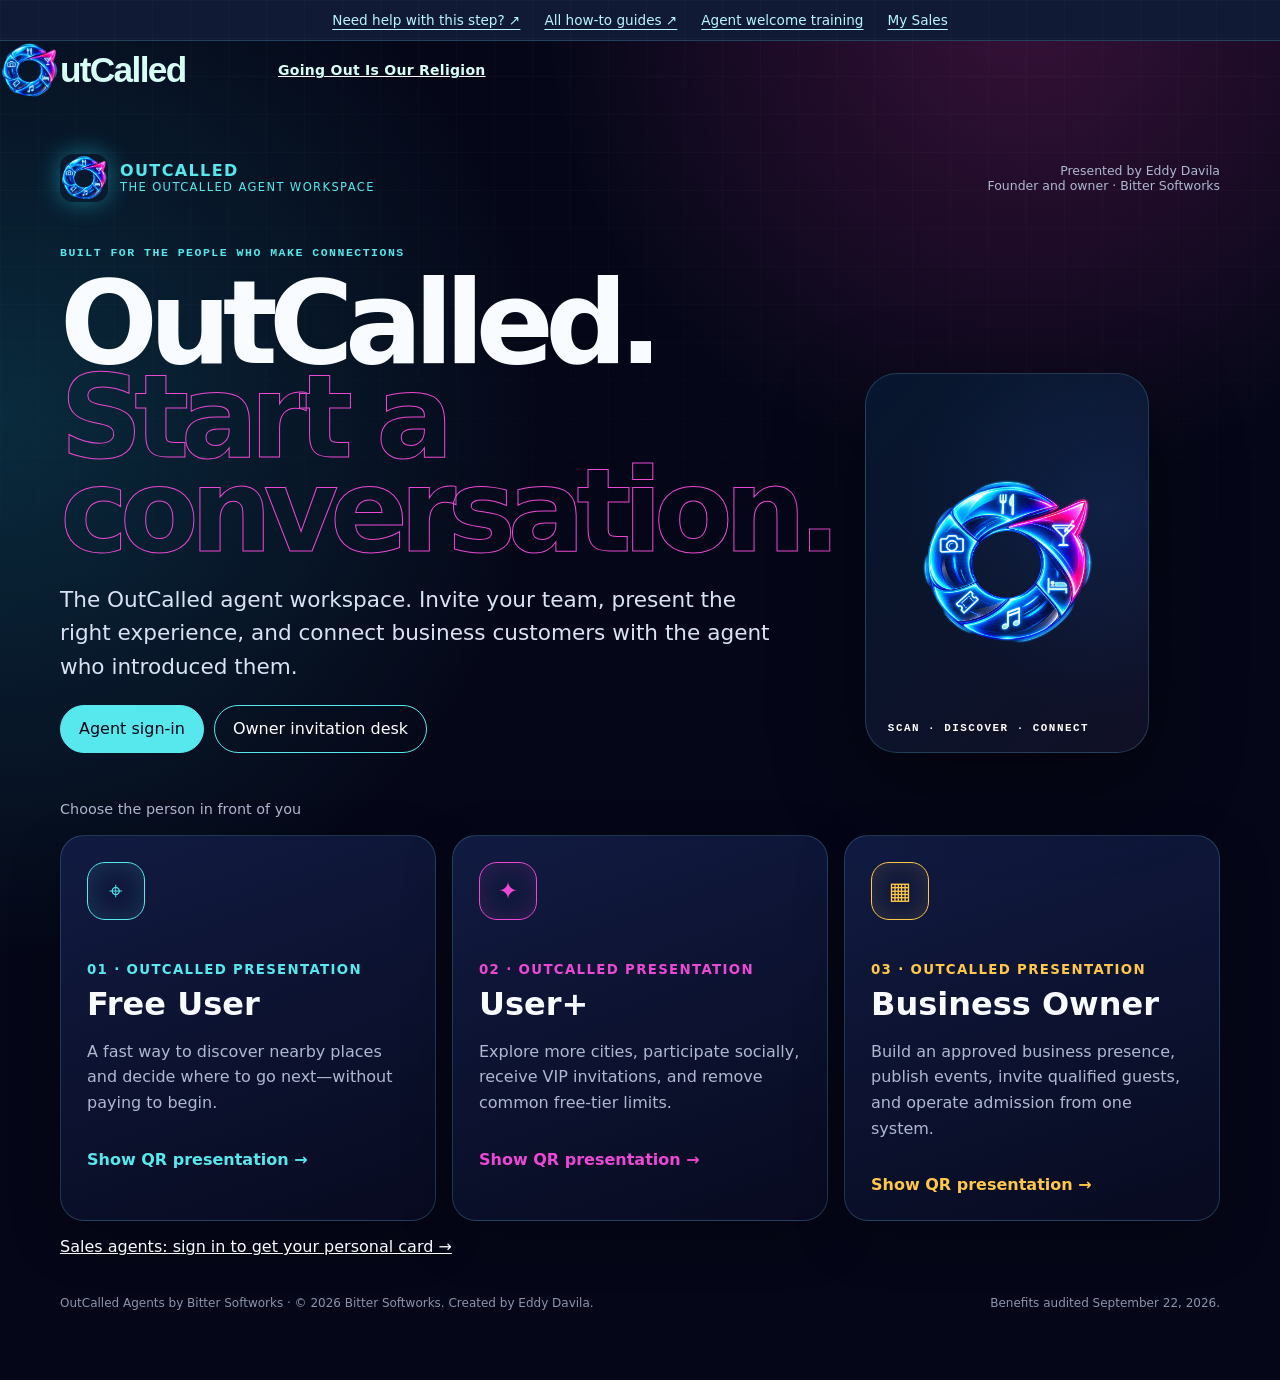
==== commit 2771e652: "Update OutCalled category-wheel logo and flyers" ====
--- a/index.html
+++ b/index.html
@@ -6,11 +6,11 @@
   <meta name="theme-color" content="#050718">
   <meta name="description" content="OutCalled — the OutCalled agent workspace. Invite agents, share personal QR cards, and connect business referrals.">
   <title>OutCalled · The OutCalled agent workspace</title>
-  <link rel="icon" href="assets/outcalled-icon.svg?v=20261026">
+  <link rel="icon" href="assets/outcalled-icon.svg?v=20261026-categories">
   <link rel="stylesheet" href="styles.css?v=20261026">
-<link rel="stylesheet" href="outcalled-brand.css?v=20261026"></head>
+<link rel="stylesheet" href="outcalled-brand.css?v=20261026-categories"></head>
 <body data-page="chooser">
   <main id="app"></main>
   <script src="app.js?v=20261026"></script>
-<script src="outcalled-identity.js?v=20261026"></script></body>
+<script src="outcalled-identity.js?v=20261026-categories"></script></body>
 </html>
--- a/outcalled-brand.css
+++ b/outcalled-brand.css
@@ -1,2 +1,2 @@
 /* OutCalled public identity; account and referral mechanics unchanged. */
-:root{--cyan:#56e8ed;--pink:#eb49d3;--accent:#56e8ed}.brand-logo{width:230px!important;height:auto!important;max-width:60vw}.outcalled-signature{color:#d7fff6;font-size:14px;font-weight:700;letter-spacing:.02em}.outcalled-identity{display:flex;align-items:center;gap:18px;margin:0 0 26px}.outcalled-identity img{width:min(260px,70vw);height:auto}.hero-art{background:url('assets/outcalled-icon.svg') center/180px auto no-repeat,radial-gradient(ellipse at 85% 35%,#163b7855,transparent 60%),linear-gradient(135deg,#07172f,#101026)!important}.brand-transition{border-color:#56e8ed55}.hero h1{max-width:900px}@media(max-width:700px){.brand-logo{width:180px!important}.outcalled-identity{flex-wrap:wrap}}
+:root{--cyan:#56e8ed;--pink:#eb49d3;--accent:#56e8ed}.brand-logo{width:230px!important;height:auto!important;max-width:60vw}.outcalled-signature{color:#d7fff6;font-size:14px;font-weight:700;letter-spacing:.02em}.outcalled-identity{display:flex;align-items:center;gap:18px;margin:0 0 26px}.outcalled-identity img{width:min(260px,70vw);height:auto}.hero-art{background:url('assets/outcalled-icon.svg?v=20261026-categories') center/180px auto no-repeat,radial-gradient(ellipse at 85% 35%,#163b7855,transparent 60%),linear-gradient(135deg,#07172f,#101026)!important}.brand-transition{border-color:#56e8ed55}.hero h1{max-width:900px}@media(max-width:700px){.brand-logo{width:180px!important}.outcalled-identity{flex-wrap:wrap}}
